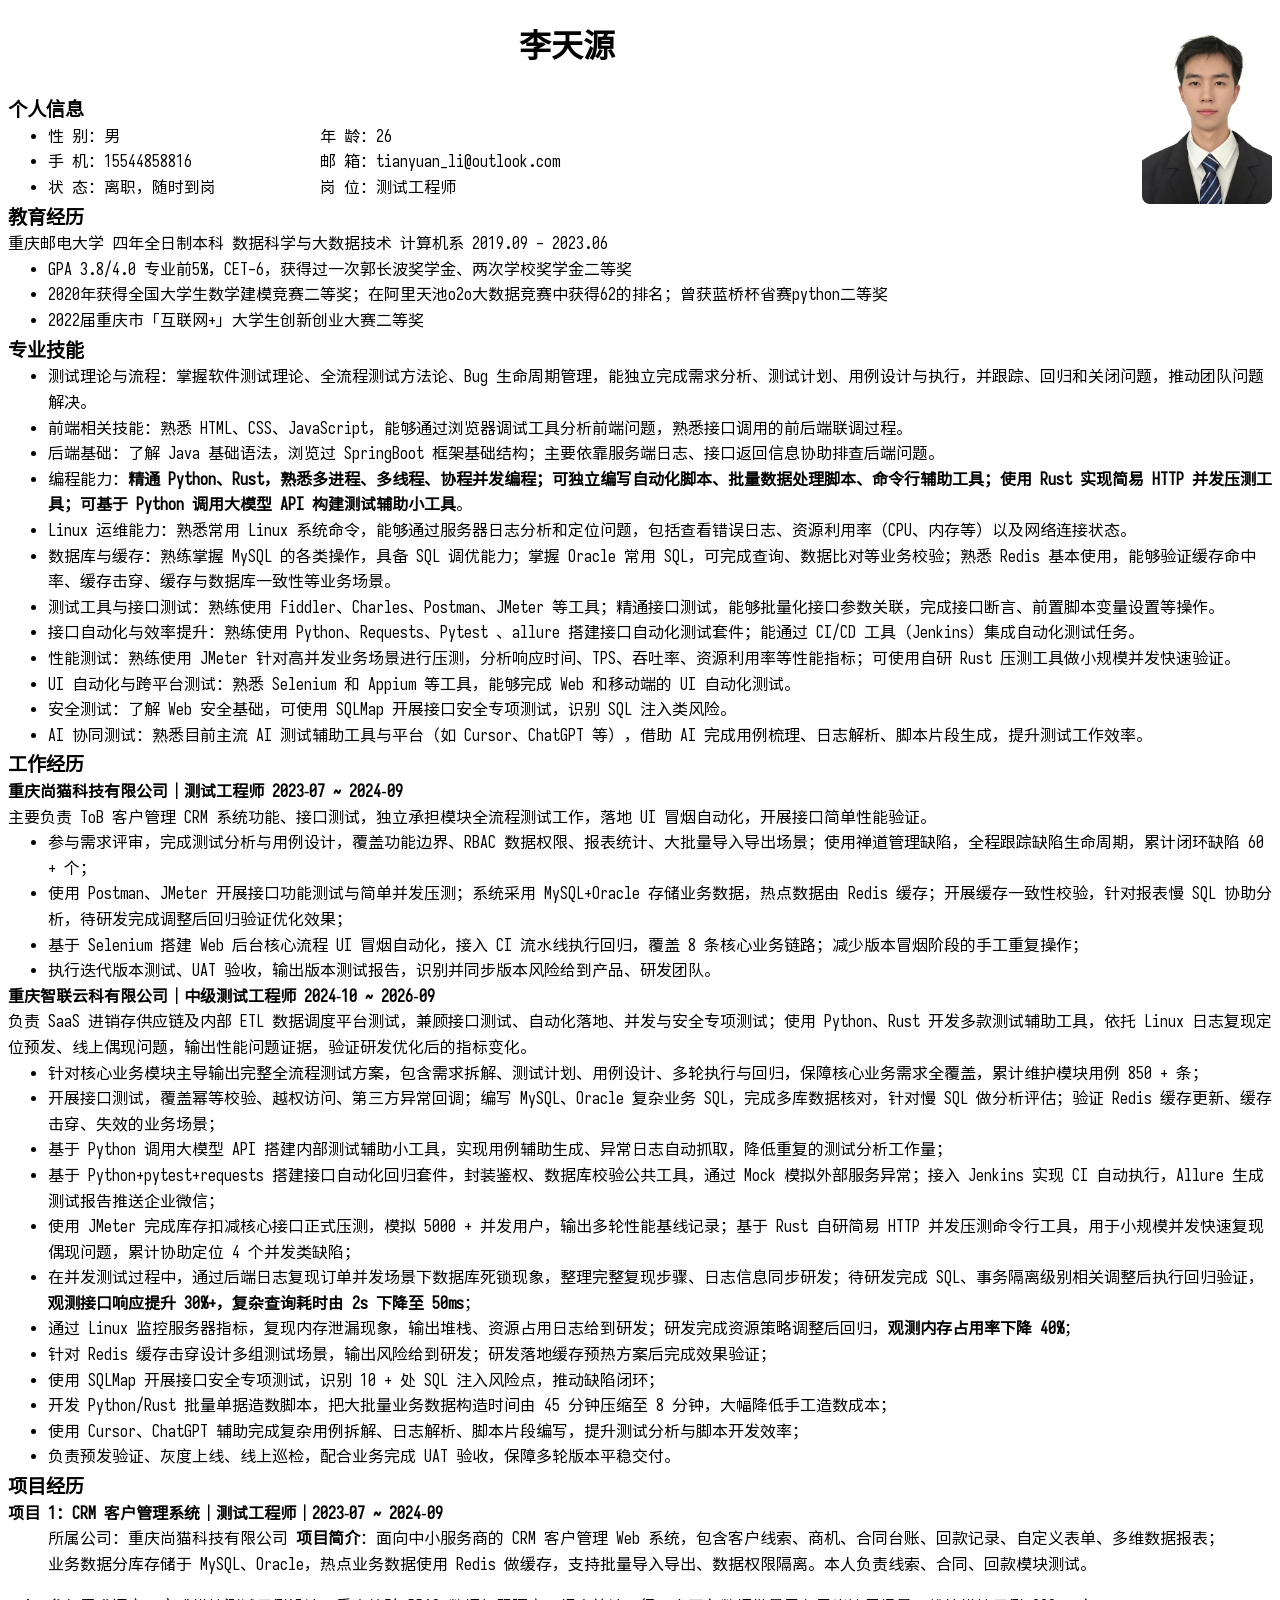
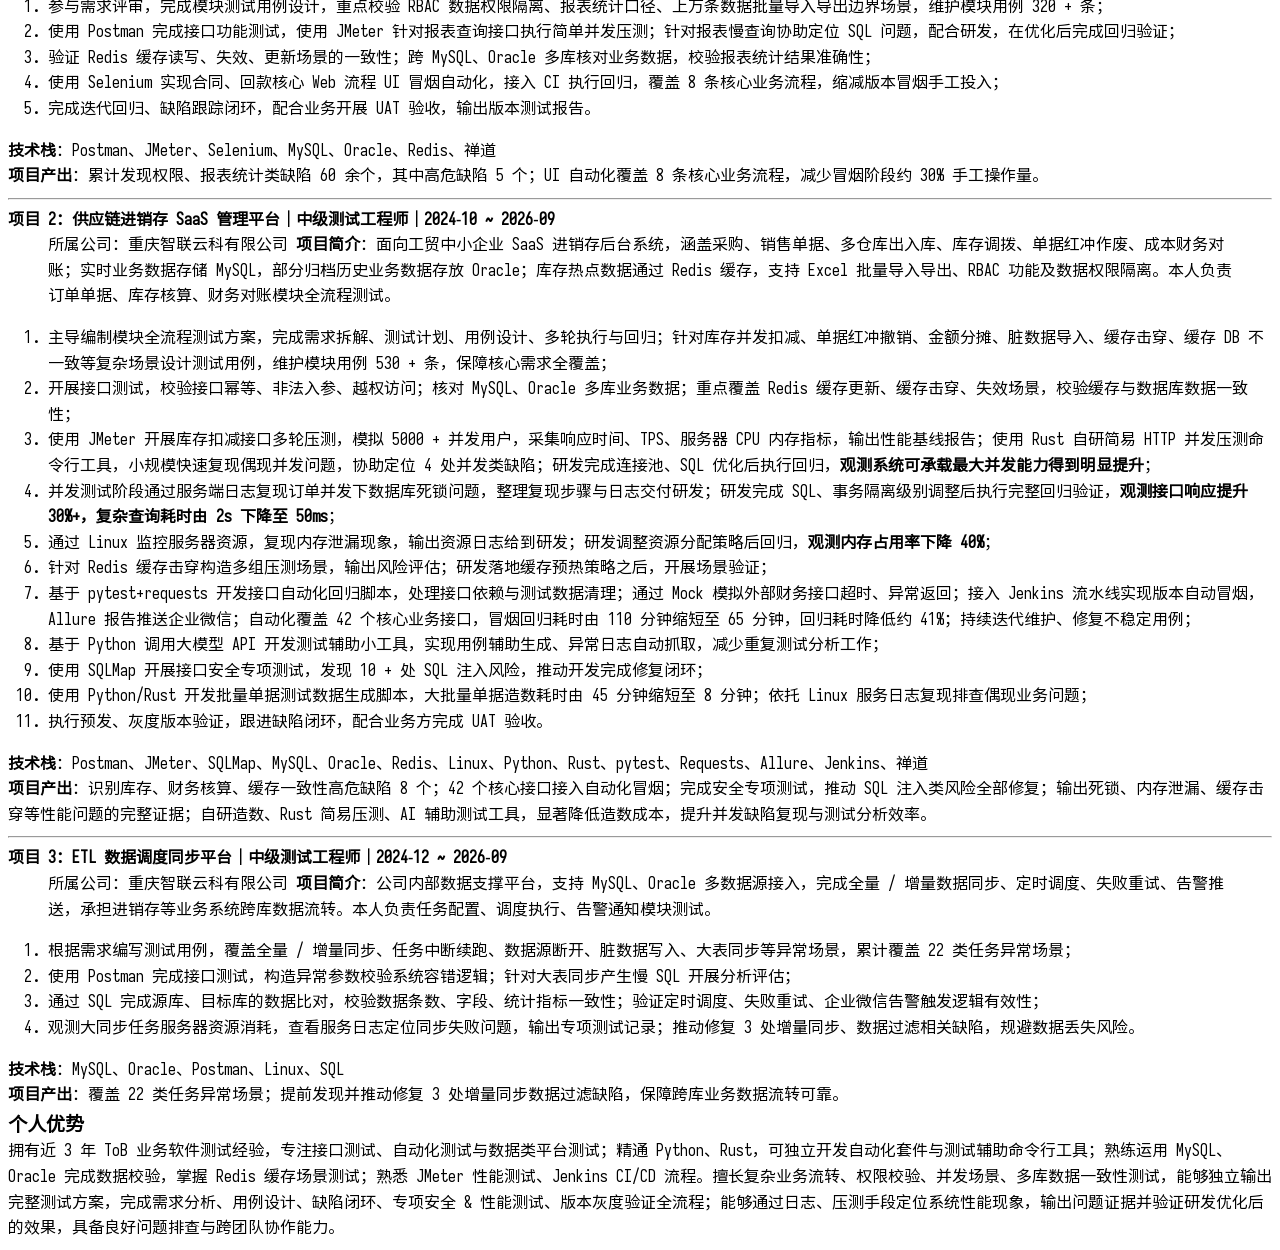
==== cv_full.html @ dc7acbe1 "1.0.3 主页变成导航，添加在线PDF简历" ====
<!DOCTYPE html>
<html lang="zh-CN">
<head>
    <meta charset="UTF-8">
    <meta name="viewport" content="width=device-width, initial-scale=1.0">
    <title>个人简历</title>
    <style>
        /* 定义字体 */
        @font-face {
        font-family: "Sarasa Mono SC";
        src: url("./SarasaMonoSC-Regular.subset.woff2") format("woff2");
        font-weight: normal;
        font-style: normal;
        font-display: block;
        /* font-display: swap; 先显示后备字体，加载完再切换，避免空白 */
    }
    </style>
    <style>
        /* 简单美化，可自行修改css */
        body {
            /* max-width: 900px; */
            /* margin: 30px auto;
            padding: 0 20px; */
            line-height: 1.7;
        }
        pre {
            background:#f6f8fa;
            padding:12px;
            overflow-x:auto;
        }
        code {
            background:#f1f3f5;
            padding:2px 4px;
        }
    </style>
    <style>
        body {
            font-family: "Sarasa Mono SC";
            /* pre‑wrap：保留空格换行，长文本自动换行 */
            /* white-space: pre-wrap; */
        }
    </style>
    <style>
        .markdown-body {
        /* font-size: 14px; */
        line-height: 1.6;
        }
        .markdown-body ul {
        margin: 0;
        }
        .markdown-body blockquote {
        margin-top: 0;
        margin-bottom: 0;
        }
        .markdown-body p {
        margin: 0;
        }
        .markdown-body h2 {
        margin: 0;
        font-size: 1.2em;
        }
        .markdown-body h3 {
        margin: 0;
        font-size: 1.0em;
        }
    </style>
</head>
<body>
    <div style="float:right; margin:0 0 12px 16px;">
    <!-- 头像：只限制最大宽高，不强制写死宽高，防止拉伸 -->
    <img src="./assets/avatar_online_resume.jpg" alt="个人头像" 
        style="max-width:130px; max-height:300px;
                border-radius:8px;
                object-fit:cover; /* 重点！裁剪填充，不会拉伸 */
                display:block;">
    </div>
    <div id="main" class="markdown-body"></div>

    <!-- 使用本地marked.js，不要写cdn地址 -->
    <script src="./marked.umd.js"></script>

    <script>
        // 加载你的md文件，修改这里的文件名可以切换不同md
        fetch("./test_engineer/site_full_show" + ".md")
            .then(res => {
                if (!res.ok) throw new Error("md文件读取失败，检查路径大小写");
                return res.text();
            })
            .then(rawMd => {
                // 将md转为html填充页面
                document.querySelector("#main").innerHTML = marked.parse(rawMd);
                document.querySelectorAll('a[href^="mailto:"]').forEach(el => {
                    el.outerHTML = el.textContent;
                });
            })
            .catch(err => {
                document.querySelector("#main").innerText = "加载失败：" + err.message;
            });
    </script>
</body>
</html>
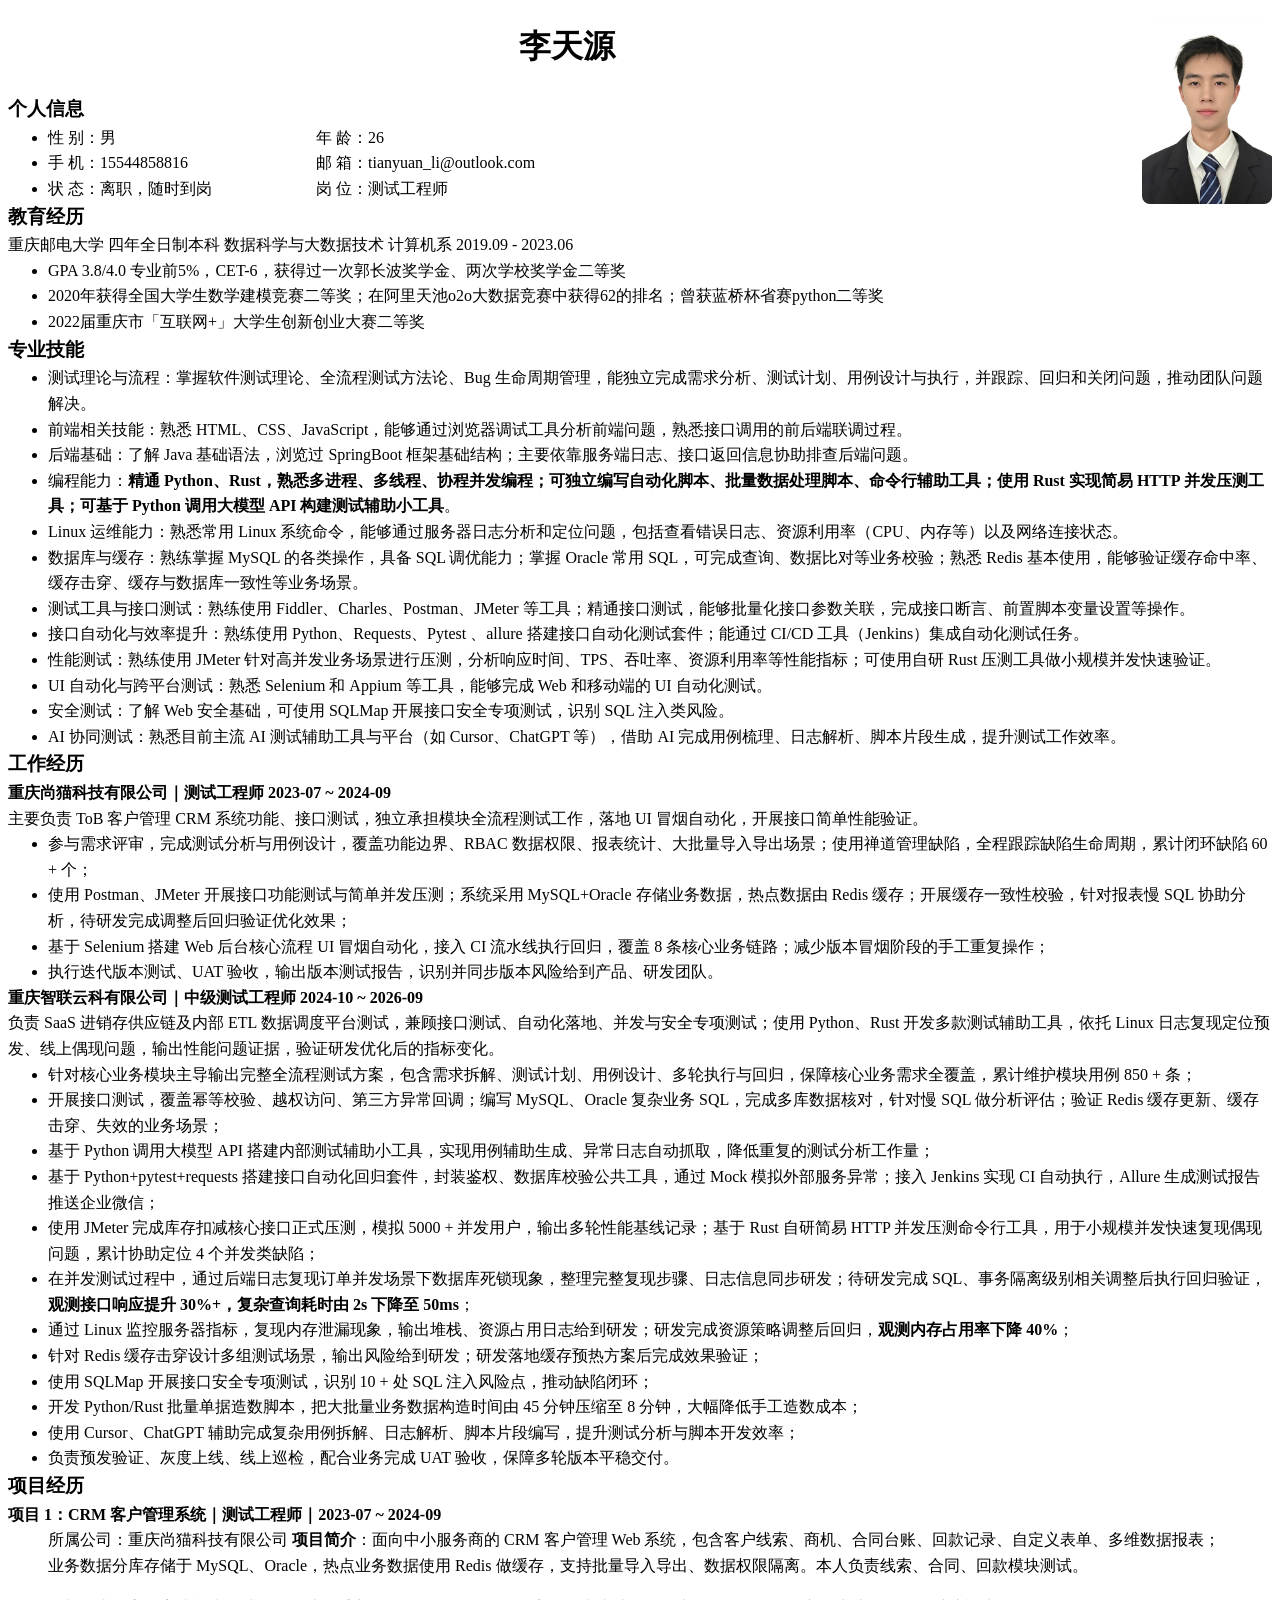
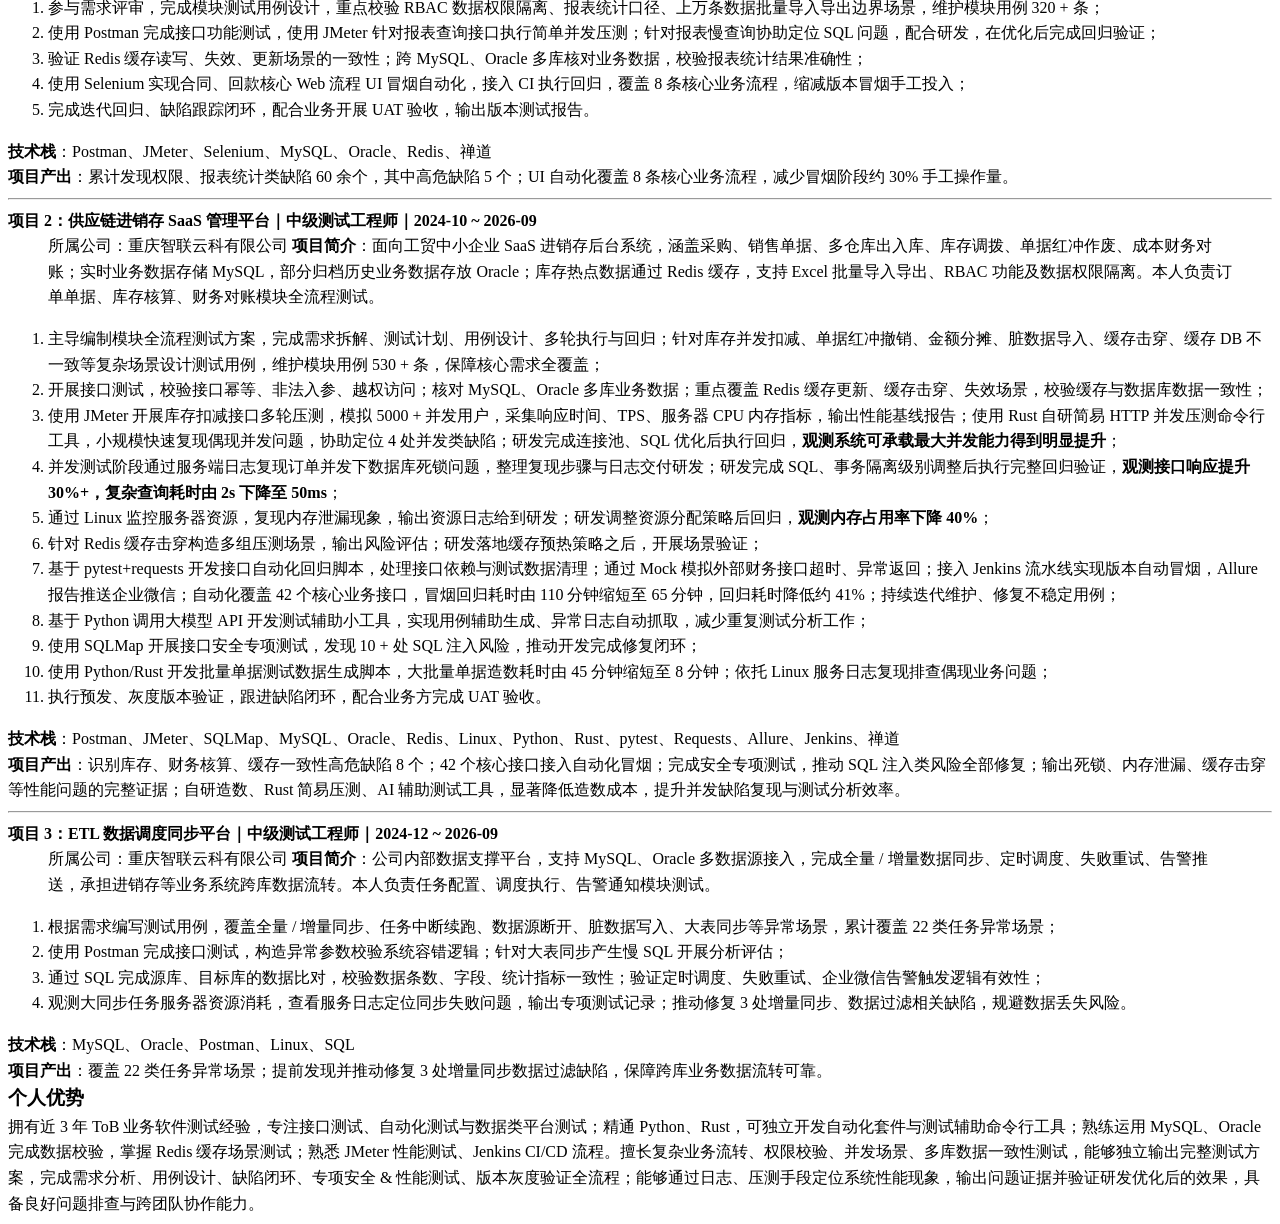
==== commit af432964: "1.0.9 三个html全部添加公共css样式，并删除多余的样式" ====
--- a/cv_full.html
+++ b/cv_full.html
@@ -4,16 +4,7 @@
     <meta charset="UTF-8">
     <meta name="viewport" content="width=device-width, initial-scale=1.0">
     <title>个人简历</title>
-    <style>
-        /* 定义字体 */
-        @font-face {
-        font-family: "Sarasa Mono SC";
-        src: url("./SarasaMonoSC-Regular.subset.woff2") format("woff2");
-        font-weight: normal;
-        font-style: normal;
-        font-display: block;
-        /* font-display: swap; 先显示后备字体，加载完再切换，避免空白 */
-    }
+    <link rel="stylesheet" href="./common.css">
     </style>
     <style>
         /* 简单美化，可自行修改css */
@@ -31,13 +22,6 @@
         code {
             background:#f1f3f5;
             padding:2px 4px;
-        }
-    </style>
-    <style>
-        body {
-            font-family: "Sarasa Mono SC";
-            /* pre‑wrap：保留空格换行，长文本自动换行 */
-            /* white-space: pre-wrap; */
         }
     </style>
     <style>
--- a/common.css
+++ b/common.css
@@ -0,0 +1,17 @@
+@font-face {
+    font-family: "SourceHanSansCN";
+    src:
+        local("Source Han Sans CN"),
+        local("SourceHanSansCN"),
+        local("Noto Sans SC"),
+        url("./SourceHanSansCN-Regular.subset.woff2") format("woff2");
+    /* font-weight: normal;
+    font-style: normal; */
+    font-display: swap;
+}
+
+body {
+    font-family: "Sarasa Mono SC";
+    /* pre‑wrap：保留空格换行，长文本自动换行 */
+    /* white-space: pre-wrap; */
+}
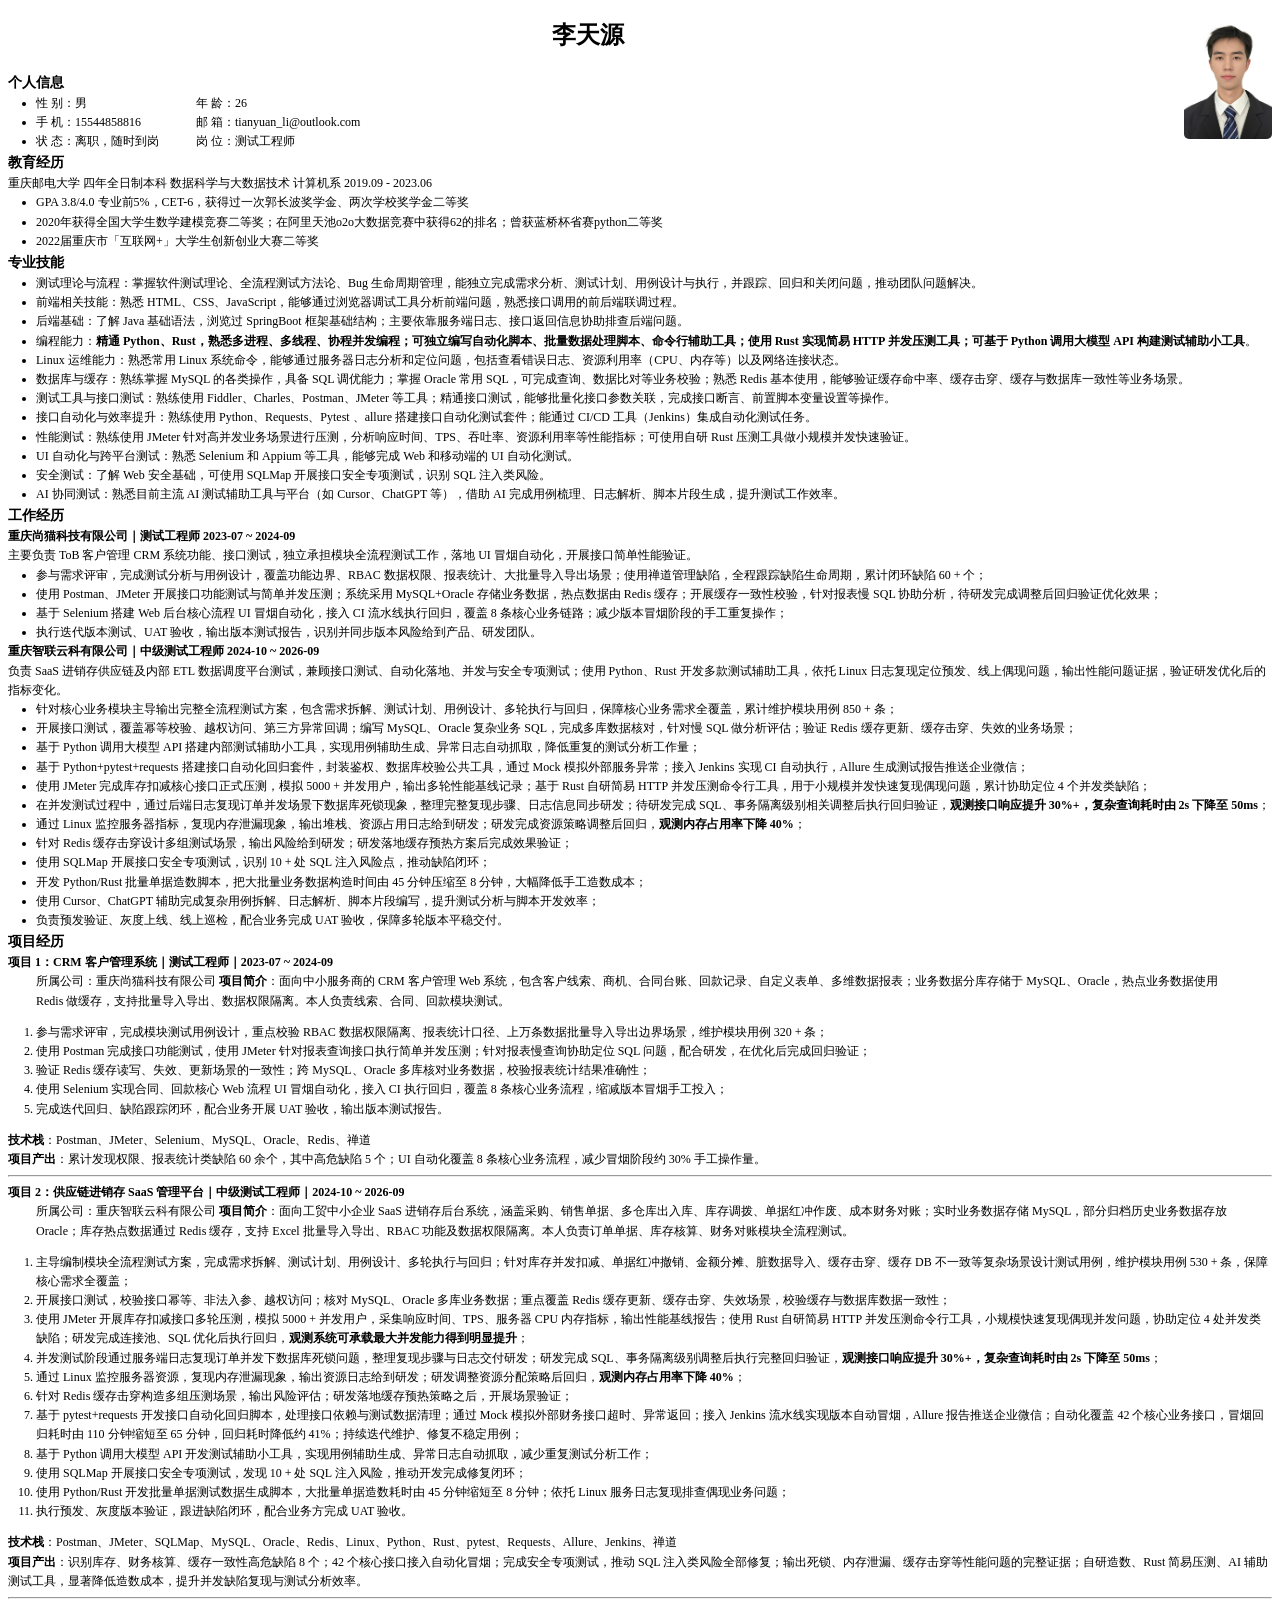
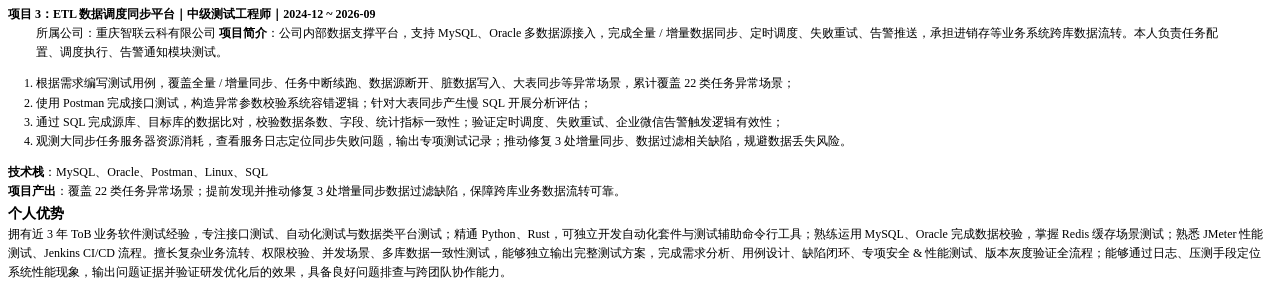
==== commit 7b12a652: "1.0.15 精简html中的css，并修改头像宽度" ====
--- a/cv_full.html
+++ b/cv_full.html
@@ -7,13 +7,6 @@
     <link rel="stylesheet" href="./common.css">
     </style>
     <style>
-        /* 简单美化，可自行修改css */
-        body {
-            /* max-width: 900px; */
-            /* margin: 30px auto;
-            padding: 0 20px; */
-            line-height: 1.7;
-        }
         pre {
             background:#f6f8fa;
             padding:12px;
@@ -24,37 +17,13 @@
             padding:2px 4px;
         }
     </style>
-    <style>
-        .markdown-body {
-        /* font-size: 14px; */
-        line-height: 1.6;
-        }
-        .markdown-body ul {
-        margin: 0;
-        }
-        .markdown-body blockquote {
-        margin-top: 0;
-        margin-bottom: 0;
-        }
-        .markdown-body p {
-        margin: 0;
-        }
-        .markdown-body h2 {
-        margin: 0;
-        font-size: 1.2em;
-        }
-        .markdown-body h3 {
-        margin: 0;
-        font-size: 1.0em;
-        }
-    </style>
 </head>
 <body>
     <div style="float:right; margin:0 0 12px 16px;">
     <!-- 头像：只限制最大宽高，不强制写死宽高，防止拉伸 -->
     <img src="./assets/avatar_online_resume.jpg" alt="个人头像" 
-        style="max-width:130px; max-height:300px;
-                border-radius:8px;
+        style="max-width:88px; max-height:300px;
+                border-radius:5px;
                 object-fit:cover; /* 重点！裁剪填充，不会拉伸 */
                 display:block;">
     </div>
--- a/common.css
+++ b/common.css
@@ -11,7 +11,48 @@
 }
 
 body {
-    font-family: "Sarasa Mono SC";
+    font-family: "SourceHanSansCN";
     /* pre‑wrap：保留空格换行，长文本自动换行 */
     /* white-space: pre-wrap; */
+    font-size: 9pt
+}
+
+
+.markdown-body {
+    /* font-size: 14px; */
+    line-height: 1.6;
+}
+
+/* 缩进设置 */
+.markdown-body ul,
+.markdown-body ol {
+    /* 21pt 就是28px，pt值还是3的倍数这样换算px就是个整数 因为px就是1+1/3倍的pt */
+    padding-left: 21pt;
+}
+.markdown-body blockquote {
+    margin-left: 21pt;
+}
+
+
+.markdown-body ul {
+    margin: 0;
+}
+
+.markdown-body blockquote {
+    margin-top: 0;
+    margin-bottom: 0;
+}
+
+.markdown-body p {
+    margin: 0;
+}
+
+.markdown-body h2 {
+    margin: 0;
+    font-size: 1.2em;
+}
+
+.markdown-body h3 {
+    margin: 0;
+    font-size: 1.0em;
 }
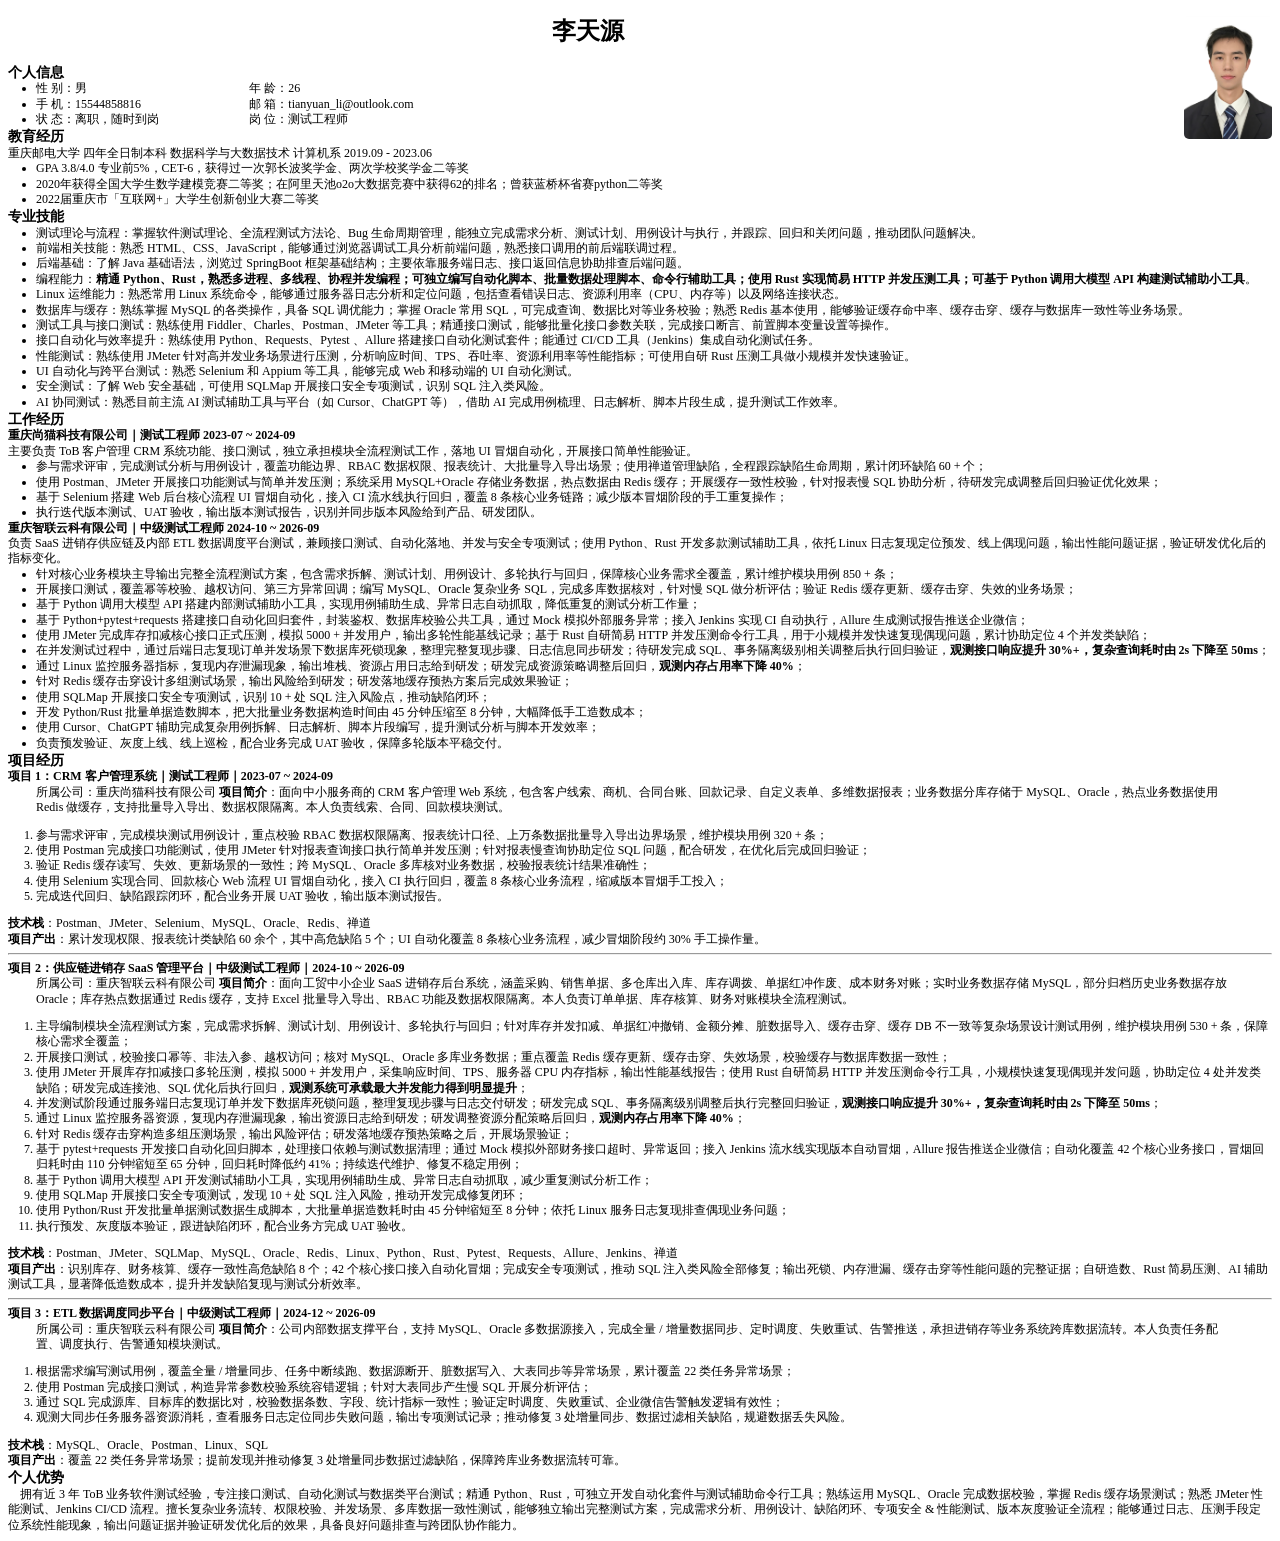
==== commit 24dd6335: "1.0.18 html添加参数控制头像展示" ====
--- a/cv_full.html
+++ b/cv_full.html
@@ -5,7 +5,6 @@
     <meta name="viewport" content="width=device-width, initial-scale=1.0">
     <title>个人简历</title>
     <link rel="stylesheet" href="./common.css">
-    </style>
     <style>
         pre {
             background:#f6f8fa;
@@ -19,7 +18,7 @@
     </style>
 </head>
 <body>
-    <div style="float:right; margin:0 0 12px 16px;">
+    <div id="avatar" style="float:right; margin:0 0 12px 16px;">
     <!-- 头像：只限制最大宽高，不强制写死宽高，防止拉伸 -->
     <img src="./assets/avatar_online_resume.jpg" alt="个人头像" 
         style="max-width:88px; max-height:300px;
@@ -33,6 +32,15 @@
     <script src="./marked.umd.js"></script>
 
     <script>
+        // 控制头像展示
+        const urlParams = new URLSearchParams(window.location.search);
+        const avatarHidden = urlParams.get('avatar_hidden');
+        const avatarWrap = document.getElementById("avatar");
+        if (avatarHidden === '1') {
+            avatarWrap.hidden = true;
+        } else {
+            avatarWrap.hidden = false;
+        }
         // 加载你的md文件，修改这里的文件名可以切换不同md
         fetch("./test_engineer/site_full_show" + ".md")
             .then(res => {
--- a/common.css
+++ b/common.css
@@ -20,7 +20,7 @@
 
 .markdown-body {
     /* font-size: 14px; */
-    line-height: 1.6;
+    line-height: 1.28;
 }
 
 /* 缩进设置 */
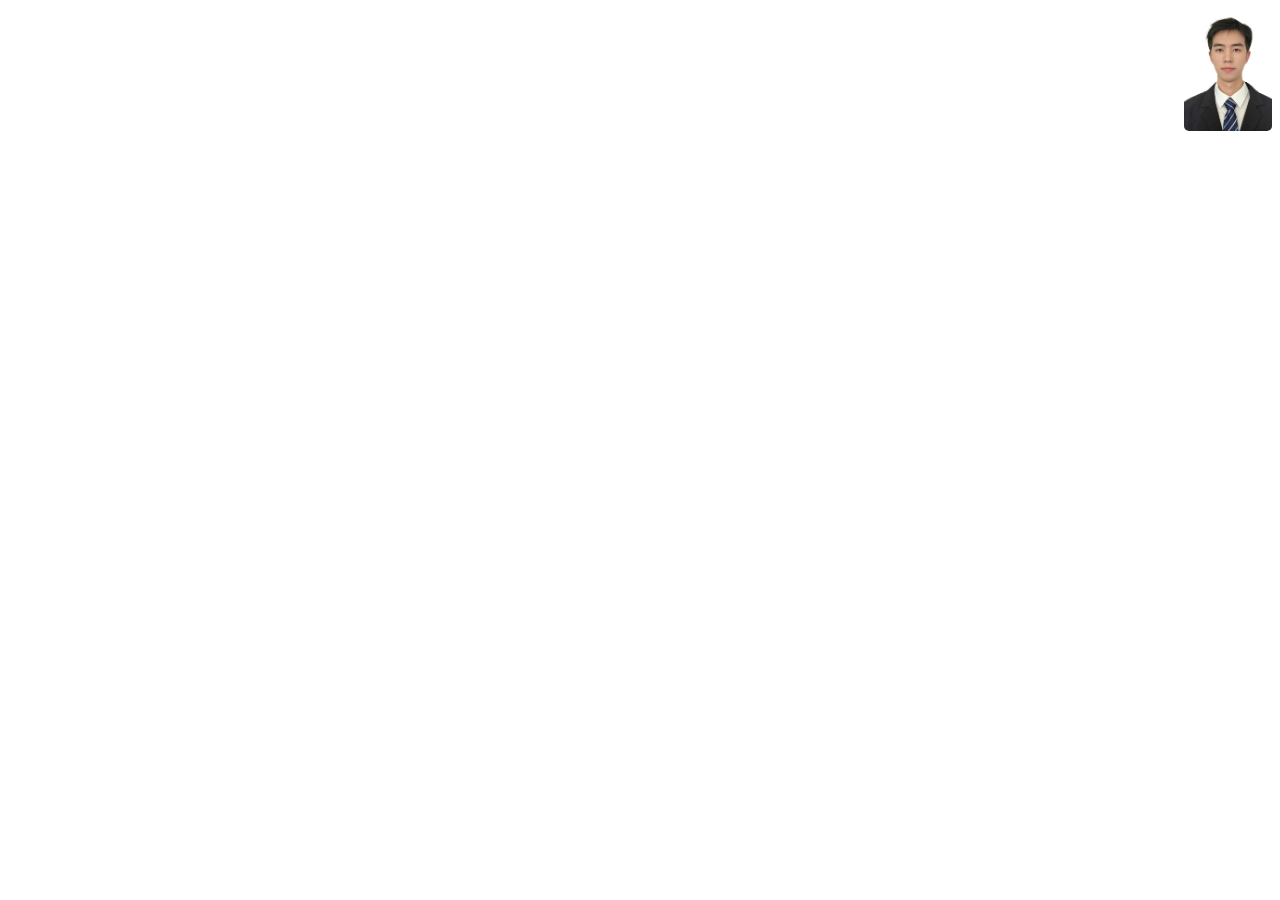
==== commit baa06d64: "1.0.21 cv_full实现参数控制加载md" ====
--- a/cv_full.html
+++ b/cv_full.html
@@ -32,8 +32,8 @@
     <script src="./marked.umd.js"></script>
 
     <script>
+        const urlParams = new URLSearchParams(window.location.search);
         // 控制头像展示
-        const urlParams = new URLSearchParams(window.location.search);
         const avatarHidden = urlParams.get('avatar_hidden');
         const avatarWrap = document.getElementById("avatar");
         if (avatarHidden === '1') {
@@ -41,8 +41,13 @@
         } else {
             avatarWrap.hidden = false;
         }
+        // 控制加载的md文件
+        let md_params = urlParams.get('md');
+        let parts = md_params.split('___');
+        let result = parts.join('/');
+        let md_path = `./${result}`;
         // 加载你的md文件，修改这里的文件名可以切换不同md
-        fetch("./test_engineer/site_full_show" + ".md")
+        fetch(md_path)
             .then(res => {
                 if (!res.ok) throw new Error("md文件读取失败，检查路径大小写");
                 return res.text();
